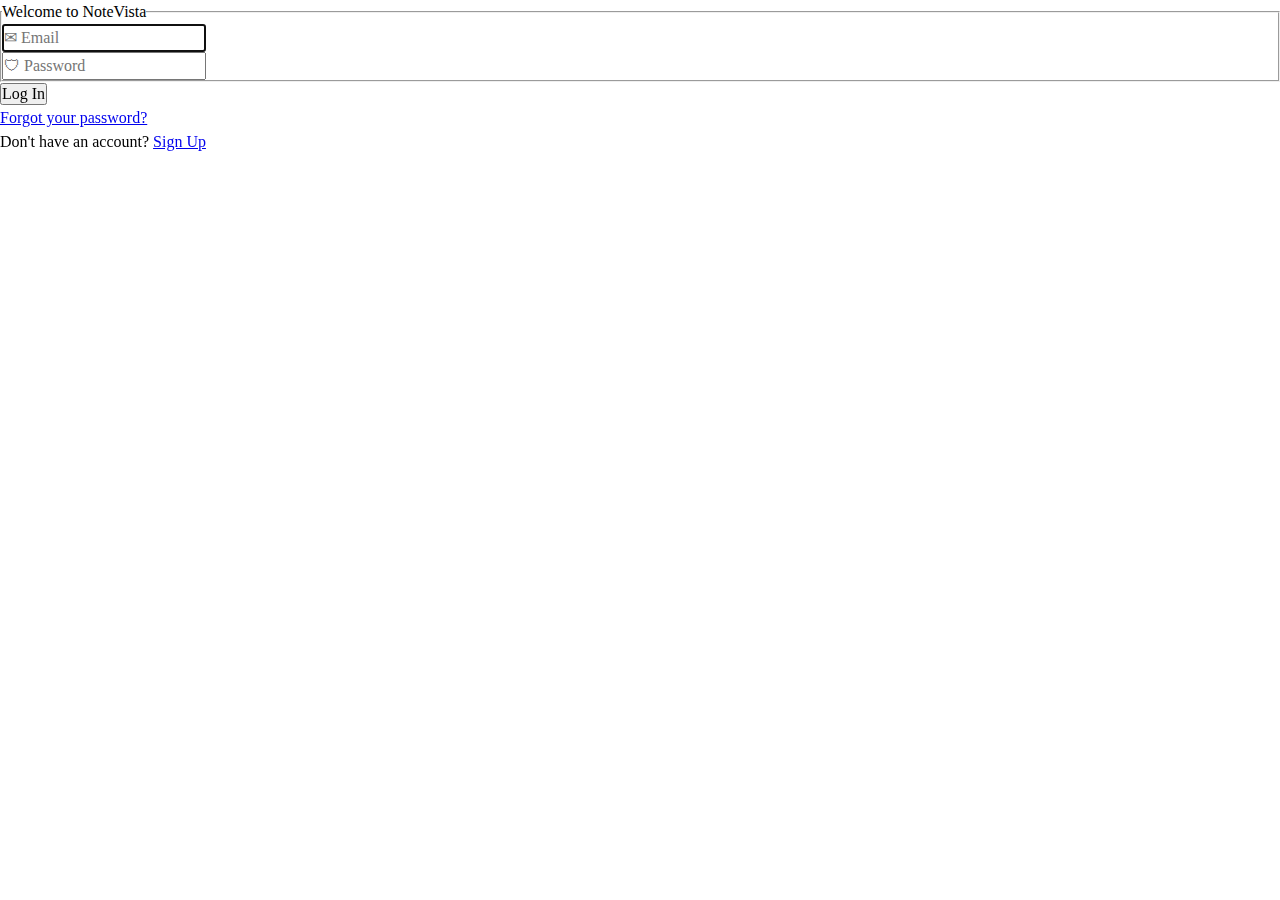
==== login.html @ 667472b8 "Marked up the file with HTML The HTMLfile is completed. I will style it with CSS next" ====
<!DOCTYPE html>
<html lang="en">

<head>
    <meta charset="UTF-8">

    <meta name="author" content="Inioluwa Badairo & Morakinyo Ifeoluwa">
    <meta name="description" content="A note app to create, read, update, and delete notes effortlessly.">
    <meta name="viewport" content="width=device-width, initial-scale=1.0">
    <!-- <meta name="color-scheme" content="dark"> -->
    <link rel="stylesheet" href="https://cdnjs.cloudflare.com/ajax/libs/font-awesome/6.1.2/css/all.min.css"
        integrity="sha512-1sCRPdkRXhBV2PBLUdRb4tMg1w2YPf37qatUFeS7zlBy7jJI8Lf4VHwWfZZfpXtYSLy85pkm9GaYVYMfw5BC1A=="
        crossorigin="anonymous" referrerpolicy="no-referrer">
    <link rel="stylesheet" href="style.css">
    <title>Log In</title>
</head>

<body>

    <main>
        <section class="form-container">
            <form id="login-form" autocomplete="on">
                <fieldset>
                    <legend>
                        <h1 class="heading">Welcome to NoteVista</h1>
                    </legend>
                    <div class="input-container">
                        <input type="email" id="email" placeholder="✉ Email" name="email" required autofocus>
                        <label for="email"></label>
                    </div>
                    <div class="input-container">
                        <input type="text" id="password" placeholder="🛡 Password" autocomplete="off" name="password"
                            required>
                        <label for="password"></label>
                    </div>
                </fieldset>

                <input type="submit" value="Log In" class="btn" name="commit" id="login-btn">

                <p id="forgot-password">
                    <a href="reset.html" class="forgot-password">Forgot your password?</a>
                </p>
                <p class="signup">
                    Don't have an account? <a href="signup.html">Sign Up</a>
                </p>
            </form>
        </section>
    </main>

</body>

</html>
---- style.css ----
@import url("https://fonts.googleapis.com/css2?family=Bitter:ital,wght@0,300;0,400;0,500;0,600;0,700;0,800;1,400;1,500;1,600;1,700;1,800&display=swap");

:root {
  --clr-accent-500: hsl(12, 60%, 45%);
  --clr-accent-400: hsl(12, 88%, 59%);
  --clr-accent-300: hsl(12, 88%, 75%);
  --clr-accent-100: hsl(13, 100%, 96%);

  --clr-primary-400: hsl(228, 39%, 23%);

  --clr-neutral-900: hsl(232, 12%, 13%);
  --clr-neutral-200: hsl(0 0% 97%);
  --clr-neutral-100: hsl(0 0% 100%);

  --ff-primary: "Bitter", serif;

  --ff-body: var(--ff-primary);
  --ff-heading: var(--ff-primary);

  --fw-regular: 400;
  --fw-semi-bold: 500;
  --fw-bold: 700;

  --fs-300: 0.8125rem;
  --fs-400: 0.875rem;
  --fs-500: 0.9375rem;
  --fs-600: 1rem;
  --fs-700: 1.875rem;
  --fs-800: 2.5rem;
  --fs-900: 3.5rem;

  --fs-body: var(--fs-400);
  --fs-primary-heading: var(--fs-800);
  --fs-secondary-heading: var(--fs-700);
  --fs-nav: var(--fs-500);
  --fs-button: var(--fs-300);

  --size-100: 0.25rem;
  --size-200: 0.5rem;
  --size-300: 0.75rem;
  --size-400: 1rem;
  --size-500: 1.5rem;
  --size-600: 2rem;
  --size-700: 3rem;
  --size-800: 4rem;
  --size-900: 5rem;
}

@media (min-width: 50em) {
  :root {
    --fs-body: var(--fs-500);
    --fs-primary-heading: var(--fs-900);
    --fs-secondary-heading: var(--fs-800);

    --fs-nav: var(--fs-300);
  }
}

/* Box sizing rules */
*,
*::before,
*::after {
  box-sizing: border-box;
}

/* Remove default margin */
* {
  margin: 0;
  padding: 0;
  font: inherit;
}

/* Remove list styles on ul, ol elements with a list role, which suggests default styling will be removed */
ul[role="list"],
ol[role="list"] {
  list-style: none;
}

/* Set core root defaults */
html:focus-within {
  scroll-behavior: smooth;
}

html,
body {
  height: 100%;
}

/* Set core body defaults */
body {
  text-rendering: optimizeSpeed;
  line-height: 1.5;
}

/* A elements that don't have a class get default styles */
a:not([class]) {
  text-decoration-skip-ink: auto;
}

/* Make images easier to work with */
img,
picture,
svg {
  max-width: 100%;
  display: block;
}
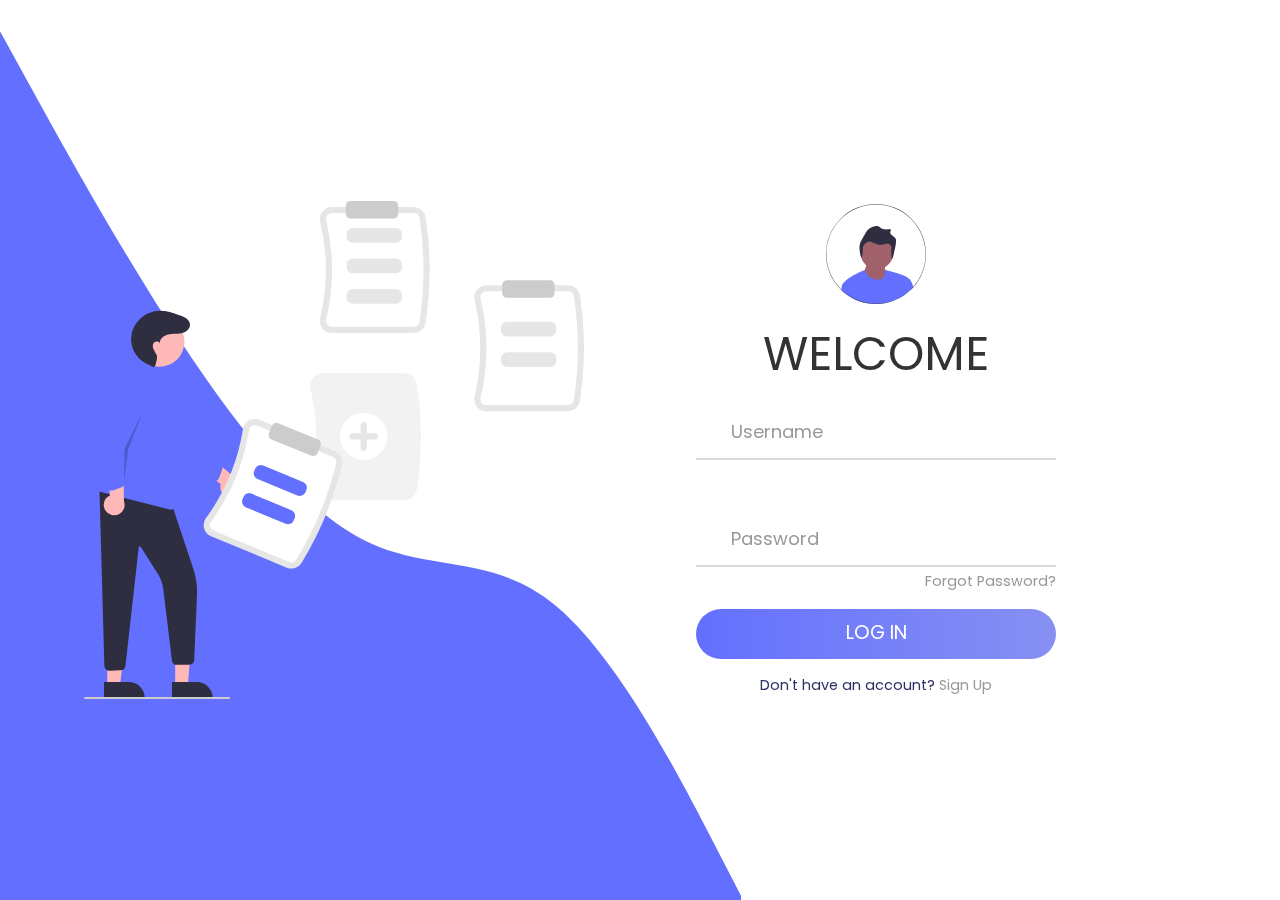
==== commit 271ccb67: "Updated the html also" ====
--- a/login.html
+++ b/login.html
@@ -3,7 +3,6 @@
 
 <head>
     <meta charset="UTF-8">
-
     <meta name="author" content="Inioluwa Badairo & Morakinyo Ifeoluwa">
     <meta name="description" content="A note app to create, read, update, and delete notes effortlessly.">
     <meta name="viewport" content="width=device-width, initial-scale=1.0">
@@ -16,37 +15,45 @@
 </head>
 
 <body>
-
-    <main>
-        <section class="form-container">
-            <form id="login-form" autocomplete="on">
-                <fieldset>
-                    <legend>
-                        <h1 class="heading">Welcome to NoteVista</h1>
-                    </legend>
-                    <div class="input-container">
-                        <input type="email" id="email" placeholder="✉ Email" name="email" required autofocus>
-                        <label for="email"></label>
+    <img src="Images/img/wave-haikei.svg" class="wave" alt="wave">
+    <div class="container">
+        <div class="img">
+            <img src="Images/img/undraw_add_notes_re_ln36.svg" alt="notes">
+        </div>
+        <div class="login-content">
+            <form>
+                <img src="Images/img/undraw_pic_profile_re_7g2h.svg" alt="profile-picture">
+                <h2 class="title">Welcome</h2>
+                <div class="input-div one">
+                    <div class="i">
+                        <i class="fas fa-user"></i>
                     </div>
-                    <div class="input-container">
-                        <input type="text" id="password" placeholder="🛡 Password" autocomplete="off" name="password"
-                            required>
+                    <div class="div">
+                        <input type="text" class="input" id="username" name="username" autocomplete="on"
+                            placeholder="Username">
+                        <label for="username"></label>
+                    </div>
+                </div>
+                <div class="input-div pass">
+                    <div class="i">
+                        <i class="fas fa-lock"></i>
+                    </div>
+                    <div class="div">
+                        <input type="password" class="input" id="password" name="password" autocomplete="off"
+                            placeholder="Password">
                         <label for="password"></label>
                     </div>
-                </fieldset>
-
-                <input type="submit" value="Log In" class="btn" name="commit" id="login-btn">
-
-                <p id="forgot-password">
-                    <a href="reset.html" class="forgot-password">Forgot your password?</a>
-                </p>
-                <p class="signup">
+                </div>
+                <a href="reset.html">Forgot Password?</a>
+                <input type="submit" id="btn" class="btn" value="Log In">
+                <p class="text">
                     Don't have an account? <a href="signup.html">Sign Up</a>
                 </p>
+
             </form>
-        </section>
-    </main>
-
+        </div>
+    </div>
+    <script src="main.js"></script>
 </body>
 
 </html>--- a/style.css
+++ b/style.css
@@ -1,106 +1,286 @@
-@import url("https://fonts.googleapis.com/css2?family=Bitter:ital,wght@0,300;0,400;0,500;0,600;0,700;0,800;1,400;1,500;1,600;1,700;1,800&display=swap");
+@import url('https://fonts.googleapis.com/css2?family=Poppins:wght@600&display=swap');
 
 :root {
-  --clr-accent-500: hsl(12, 60%, 45%);
-  --clr-accent-400: hsl(12, 88%, 59%);
-  --clr-accent-300: hsl(12, 88%, 75%);
-  --clr-accent-100: hsl(13, 100%, 96%);
-
-  --clr-primary-400: hsl(228, 39%, 23%);
-
-  --clr-neutral-900: hsl(232, 12%, 13%);
-  --clr-neutral-200: hsl(0 0% 97%);
-  --clr-neutral-100: hsl(0 0% 100%);
-
-  --ff-primary: "Bitter", serif;
-
-  --ff-body: var(--ff-primary);
-  --ff-heading: var(--ff-primary);
-
-  --fw-regular: 400;
-  --fw-semi-bold: 500;
-  --fw-bold: 700;
-
-  --fs-300: 0.8125rem;
-  --fs-400: 0.875rem;
-  --fs-500: 0.9375rem;
-  --fs-600: 1rem;
-  --fs-700: 1.875rem;
-  --fs-800: 2.5rem;
-  --fs-900: 3.5rem;
-
-  --fs-body: var(--fs-400);
-  --fs-primary-heading: var(--fs-800);
-  --fs-secondary-heading: var(--fs-700);
-  --fs-nav: var(--fs-500);
-  --fs-button: var(--fs-300);
-
-  --size-100: 0.25rem;
-  --size-200: 0.5rem;
-  --size-300: 0.75rem;
-  --size-400: 1rem;
-  --size-500: 1.5rem;
-  --size-600: 2rem;
-  --size-700: 3rem;
-  --size-800: 4rem;
-  --size-900: 5rem;
-}
-
-@media (min-width: 50em) {
-  :root {
-    --fs-body: var(--fs-500);
-    --fs-primary-heading: var(--fs-900);
-    --fs-secondary-heading: var(--fs-800);
-
-    --fs-nav: var(--fs-300);
-  }
+    --primary-blue-clr: #6370ff;
 }
 
 /* Box sizing rules */
 *,
 *::before,
 *::after {
-  box-sizing: border-box;
+    box-sizing: border-box;
 }
 
 /* Remove default margin */
 * {
-  margin: 0;
-  padding: 0;
-  font: inherit;
-}
-
-/* Remove list styles on ul, ol elements with a list role, which suggests default styling will be removed */
+    margin: 0;
+    padding: 0;
+    font: inherit;
+}
+
+/* Remove list styles on  ul, ol elements with a list role, which suggests default styling will be removed */
 ul[role="list"],
 ol[role="list"] {
-  list-style: none;
+    list-style: none;
 }
 
 /* Set core root defaults */
 html:focus-within {
-  scroll-behavior: smooth;
+    scroll-behavior: smooth;
 }
 
 html,
 body {
-  height: 100%;
+    height: 100%;
+    font-family: 'Poppins', sans-serif;
 }
 
 /* Set core body defaults */
 body {
-  text-rendering: optimizeSpeed;
-  line-height: 1.5;
+    text-rendering: optimizeSpeed;
+    line-height: 1.5;
+    overflow: hidden;
+    background-image: url(Images/bg-pattern-desktop.svg);
 }
 
 /* A elements that don't have a class get default styles */
 a:not([class]) {
-  text-decoration-skip-ink: auto;
+    text-decoration-skip-ink: auto;
 }
 
 /* Make images easier to work with */
 img,
 picture,
 svg {
-  max-width: 100%;
-  display: block;
-}
+    max-width: 100%;
+    display: block;
+}
+
+/* styles */
+.wave {
+    position: fixed;
+    bottom: 0;
+    left: 0;
+    height: 100%;
+    z-index: -1;
+}
+
+.container {
+    width: 100vw;
+    height: 100vh;
+    display: grid;
+    grid-template-columns: repeat(2, 1fr);
+    grid-gap: 7rem;
+    padding: 0 2rem;
+}
+
+.img {
+    display: flex;
+    justify-content: flex-end;
+    align-items: center;
+}
+
+.login-content {
+    display: flex;
+    justify-content: flex-start;
+    align-items: center;
+    text-align: center;
+}
+
+.img img {
+    width: 500px;
+}
+
+form {
+    width: 360px;
+    display: flex;
+    flex-direction: column;
+}
+
+
+
+.login-content img {
+    height: 100px;
+}
+
+.login-content h2 {
+    margin: 15px 0;
+    color: #333;
+    text-transform: uppercase;
+    font-size: 2.9rem;
+}
+
+.login-content .input-div {
+    position: relative;
+    display: grid;
+    grid-template-columns: 7% 93%;
+    margin: 25px 0;
+    padding: 5px 0;
+    border-bottom: 2px solid #d9d9d9;
+}
+
+.login-content .input-div.one {
+    margin-top: 0;
+}
+
+.i {
+    color: #d9d9d9;
+    display: flex;
+    justify-content: center;
+    align-items: center;
+}
+
+.i i {
+    transition: .3s;
+}
+
+.input-div>div {
+    position: relative;
+    height: 45px;
+}
+
+.input-div>div>::placeholder {
+    position: absolute;
+    left: 10px;
+    top: 50%;
+    transform: translateY(-50%);
+    color: #999;
+    font-size: 18px;
+    transition: .3s;
+}
+
+.input-div:before,
+.input-div:after {
+    content: '';
+    position: absolute;
+    bottom: -2px;
+    width: 0%;
+    height: 2px;
+    background-color: var(--primary-blue-clr);
+    transition: 0.4s;
+}
+
+.input-div:before {
+    right: 50%;
+}
+
+.input-div:after {
+    left: 50%;
+}
+
+.input-div.focus:before,
+.input-div.focus:after {
+    width: 50%;
+}
+
+.input-div.focus>div>::placeholder {
+    top: -6px;
+    font-size: 15px;
+}
+
+.input-div.focus>.i>i {
+    color: var(--primary-blue-clr);
+}
+
+.input-div>div>input {
+    position: absolute;
+    left: 0;
+    top: 0;
+    width: 100%;
+    height: 100%;
+    border: none;
+    outline: none;
+    background: none;
+    padding: 0.5rem 0.7rem;
+    font-size: 1.2rem;
+    color: #555;
+    font-family: 'poppins', sans-serif;
+}
+
+.input-div.pass {
+    margin-bottom: 4px;
+}
+
+a {
+    /* display: block; */
+    text-align: right;
+    text-decoration: none;
+    color: #999;
+    font-size: 0.9rem;
+    transition: .3s;
+}
+
+.text a {
+    display: inline;
+}
+
+.text {
+    font-size: 0.9em;
+    color: #2c3063
+}
+
+a:hover {
+    color: var(--primary-blue-clr);
+}
+
+.btn {
+    display: block;
+    width: 100%;
+    height: 50px;
+    border-radius: 25px;
+    outline: none;
+    border: none;
+    background-image: linear-gradient(to right, #6370ff, #8790f2, #8992f0);
+    background-size: 200%;
+    font-size: 1.2rem;
+    color: #fff;
+    font-family: 'Poppins', sans-serif;
+    text-transform: uppercase;
+    margin: 1rem 0;
+    cursor: pointer;
+    transition: .5s;
+}
+
+.btn:hover {
+    background-position: right;
+}
+
+
+@media screen and (max-width: 1050px) {
+    .container {
+        grid-gap: 5rem;
+    }
+}
+
+@media screen and (max-width: 1000px) {
+    form {
+        width: 290px;
+    }
+
+    .login-content h2 {
+        font-size: 2.4rem;
+        margin: 8px 0;
+    }
+
+    .img img {
+        width: 400px;
+    }
+}
+
+@media screen and (max-width: 900px) {
+    .container {
+        grid-template-columns: 1fr;
+    }
+
+    .img {
+        display: none;
+    }
+
+    .wave {
+        display: none;
+    }
+
+    .login-content {
+        justify-content: center;
+    }
+}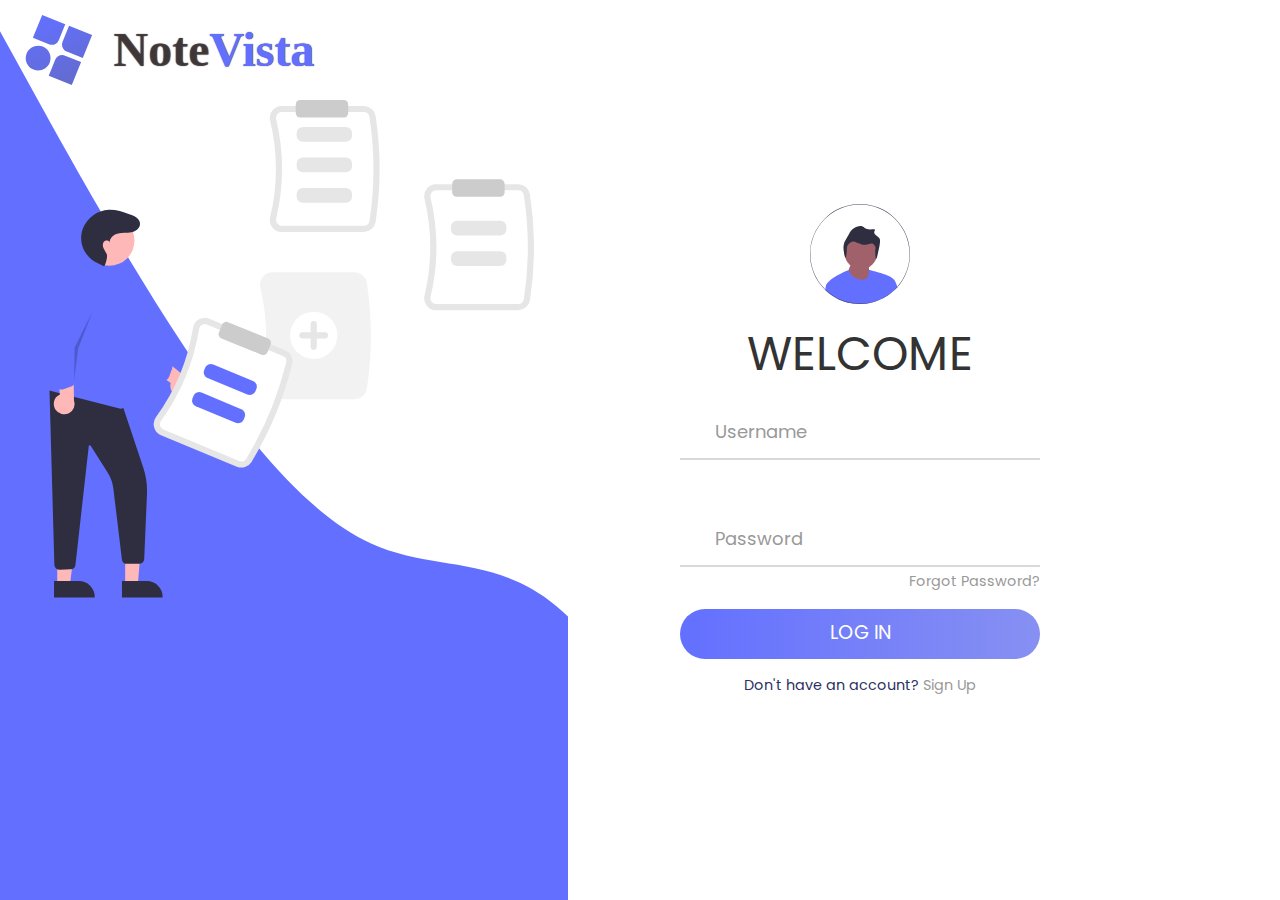
==== commit 10516be2: "Fixed a few thingss" ====
--- a/login.html
+++ b/login.html
@@ -11,18 +11,22 @@
         integrity="sha512-1sCRPdkRXhBV2PBLUdRb4tMg1w2YPf37qatUFeS7zlBy7jJI8Lf4VHwWfZZfpXtYSLy85pkm9GaYVYMfw5BC1A=="
         crossorigin="anonymous" referrerpolicy="no-referrer">
     <link rel="stylesheet" href="style.css">
+    <link rel="shortcut icon" href="img/bg-pattern-intro-mobile.svg" type="image/x-icon">
     <title>Log In</title>
 </head>
 
 <body>
-    <img src="Images/img/wave-haikei.svg" class="wave" alt="wave">
     <div class="container">
         <div class="img">
-            <img src="Images/img/undraw_add_notes_re_ln36.svg" alt="notes">
+            <div class="logo-wrapper">
+                <img src="img/bg-pattern-intro-mobile.svg" alt="logo" class="logo" width="250" height="100">
+                <p class="logo-text">Note<span>Vista</span> </p>
+            </div>
+            <img src="img/undraw_add_notes_re_ln36.svg" alt="notes">
         </div>
         <div class="login-content">
             <form>
-                <img src="Images/img/undraw_pic_profile_re_7g2h.svg" alt="profile-picture">
+                <img src="img/undraw_pic_profile_re_7g2h.svg" alt="profile-picture">
                 <h2 class="title">Welcome</h2>
                 <div class="input-div one">
                     <div class="i">
--- a/style.css
+++ b/style.css
@@ -16,6 +16,7 @@
     margin: 0;
     padding: 0;
     font: inherit;
+
 }
 
 /* Remove list styles on  ul, ol elements with a list role, which suggests default styling will be removed */
@@ -40,6 +41,7 @@
     text-rendering: optimizeSpeed;
     line-height: 1.5;
     overflow: hidden;
+    /* background-color: rgb(143, 143, 228); */
     background-image: url(Images/bg-pattern-desktop.svg);
 }
 
@@ -71,13 +73,34 @@
     display: grid;
     grid-template-columns: repeat(2, 1fr);
     grid-gap: 7rem;
-    padding: 0 2rem;
+    padding: 0 2rem 0 0;
 }
 
 .img {
     display: flex;
-    justify-content: flex-end;
+    flex-direction: column;
     align-items: center;
+    background-image: url(img/wave-haikei.svg);
+    background-size: cover;
+}
+
+.logo-wrapper {
+    display: grid;
+    grid-template-columns: 1fr 4fr;
+    justify-content: left;
+    align-items: center;
+}
+
+.logo-text {
+    font-size: 3em;
+    font-weight: bold;
+    font-family: cursive;
+    color: #463a3aae;
+    text-shadow: 0 0 1px #333;
+}
+
+span {
+    color: #6370ff;
 }
 
 .login-content {
@@ -96,7 +119,6 @@
     display: flex;
     flex-direction: column;
 }
-
 
 
 .login-content img {
@@ -283,4 +305,8 @@
     .login-content {
         justify-content: center;
     }
+
+    .logo-wrapper {
+        display: grid;
+    }
 }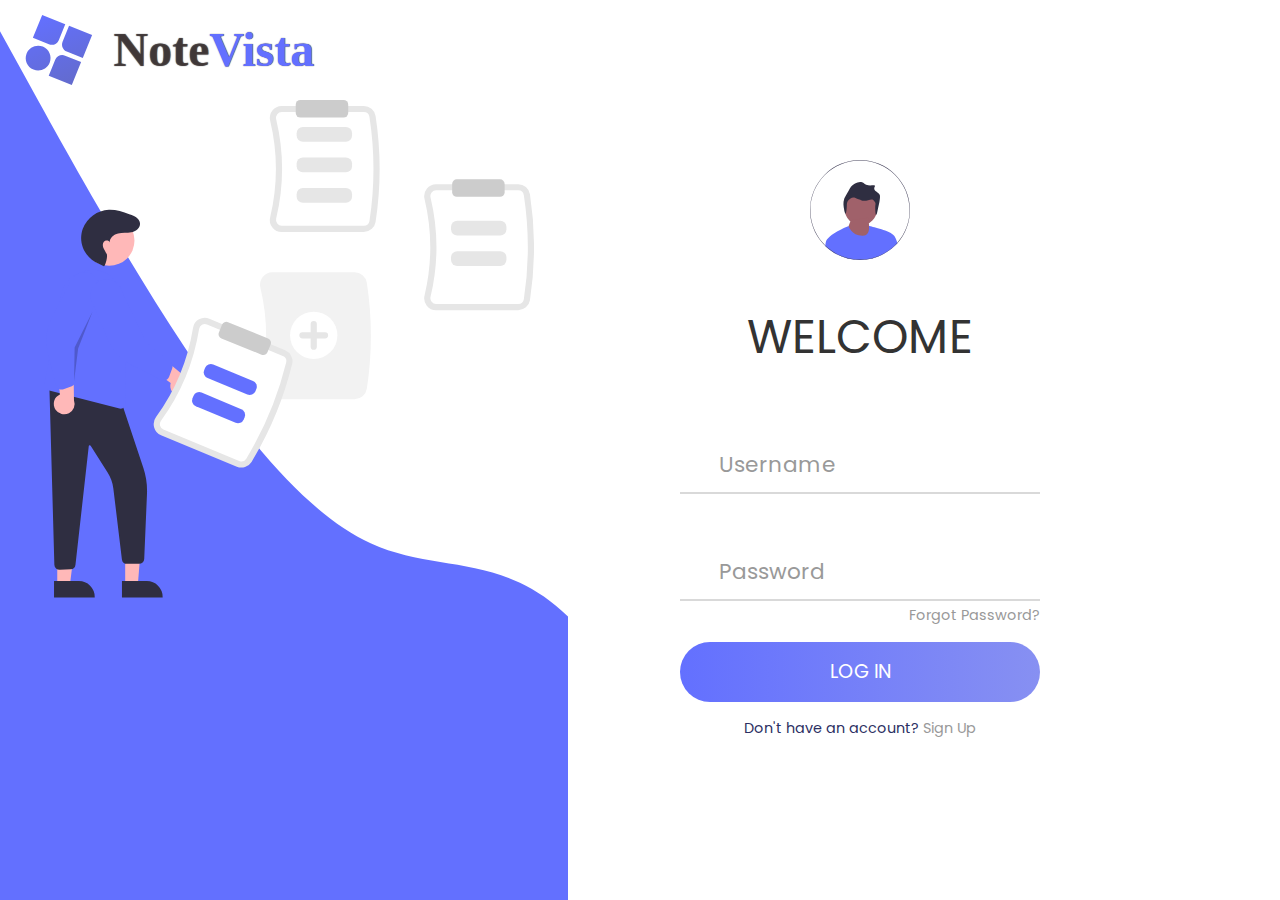
==== commit 7c56c136: "Styled the home page and made it responsive" ====
--- a/login.html
+++ b/login.html
@@ -25,7 +25,7 @@
             <img src="img/undraw_add_notes_re_ln36.svg" alt="notes">
         </div>
         <div class="login-content">
-            <form>
+            <form action="home.html">
                 <img src="img/undraw_pic_profile_re_7g2h.svg" alt="profile-picture">
                 <h2 class="title">Welcome</h2>
                 <div class="input-div one">
--- a/style.css
+++ b/style.css
@@ -40,9 +40,7 @@
 body {
     text-rendering: optimizeSpeed;
     line-height: 1.5;
-    overflow: hidden;
-    /* background-color: rgb(143, 143, 228); */
-    background-image: url(Images/bg-pattern-desktop.svg);
+    background-image: url(Img/bg-pattern-desktop.svg);
 }
 
 /* A elements that don't have a class get default styles */
@@ -65,6 +63,7 @@
     left: 0;
     height: 100%;
     z-index: -1;
+
 }
 
 .container {
@@ -74,6 +73,7 @@
     grid-template-columns: repeat(2, 1fr);
     grid-gap: 7rem;
     padding: 0 2rem 0 0;
+
 }
 
 .img {
@@ -82,6 +82,7 @@
     align-items: center;
     background-image: url(img/wave-haikei.svg);
     background-size: cover;
+
 }
 
 .logo-wrapper {
@@ -111,22 +112,22 @@
 }
 
 .img img {
-    width: 500px;
+    width: 31.25em;
 }
 
 form {
-    width: 360px;
+    width: 22.5em;
     display: flex;
     flex-direction: column;
 }
 
 
 .login-content img {
-    height: 100px;
+    height: 6.25em;
 }
 
 .login-content h2 {
-    margin: 15px 0;
+    margin: 0.9em 0;
     color: #333;
     text-transform: uppercase;
     font-size: 2.9rem;
@@ -136,8 +137,8 @@
     position: relative;
     display: grid;
     grid-template-columns: 7% 93%;
-    margin: 25px 0;
-    padding: 5px 0;
+    margin: 1.5625em 0;
+    padding: 0.3125em 0;
     border-bottom: 2px solid #d9d9d9;
 }
 
@@ -158,16 +159,16 @@
 
 .input-div>div {
     position: relative;
-    height: 45px;
+    height: 2.8125em;
 }
 
 .input-div>div>::placeholder {
     position: absolute;
-    left: 10px;
+    left: 0.625em;
     top: 50%;
     transform: translateY(-50%);
     color: #999;
-    font-size: 18px;
+    font-size: 1.125em;
     transition: .3s;
 }
 
@@ -197,7 +198,7 @@
 
 .input-div.focus>div>::placeholder {
     top: -6px;
-    font-size: 15px;
+    font-size: 0.9375em;
 }
 
 .input-div.focus>.i>i {
@@ -220,11 +221,10 @@
 }
 
 .input-div.pass {
-    margin-bottom: 4px;
+    margin-bottom: 0.25em;
 }
 
 a {
-    /* display: block; */
     text-align: right;
     text-decoration: none;
     color: #999;
@@ -238,7 +238,7 @@
 
 .text {
     font-size: 0.9em;
-    color: #2c3063
+    color: #2c3063;
 }
 
 a:hover {
@@ -248,8 +248,8 @@
 .btn {
     display: block;
     width: 100%;
-    height: 50px;
-    border-radius: 25px;
+    height: 3.125em;
+    border-radius: 1.5625em;
     outline: none;
     border: none;
     background-image: linear-gradient(to right, #6370ff, #8790f2, #8992f0);
@@ -268,45 +268,259 @@
 }
 
 
-@media screen and (max-width: 1050px) {
+@media screen and (max-width: 65.625em) {
     .container {
         grid-gap: 5rem;
     }
-}
-
-@media screen and (max-width: 1000px) {
+
+}
+
+@media screen and (max-width: 62.5em) {
     form {
-        width: 290px;
+        width: 18.125em;
     }
 
     .login-content h2 {
         font-size: 2.4rem;
-        margin: 8px 0;
+        margin: 0.5em 0;
     }
 
     .img img {
-        width: 400px;
-    }
-}
-
-@media screen and (max-width: 900px) {
+        width: 25em;
+    }
+}
+
+@media screen and (max-width: 56.25em) {
     .container {
         grid-template-columns: 1fr;
+        grid-gap: 1rem;
+    }
+
+    .img img {
+        display: none;
     }
 
     .img {
-        display: none;
-    }
-
-    .wave {
-        display: none;
+        background-image: none;
     }
 
     .login-content {
         justify-content: center;
-    }
-
-    .logo-wrapper {
-        display: grid;
-    }
-}+
+    }
+
+    .logo-wrapper .logo-text {
+        grid-column: 3/4;
+    }
+
+}
+
+/* Home page styles */
+
+/* utility classes */
+.placeholder-text::placeholder {
+    color: #333;
+    font-family: cursive;
+    font-weight: bold;
+
+}
+
+
+/* Header style */
+.header {
+    display: grid;
+    grid-template-columns: repeat(3, 1fr);
+    grid-gap: 4em;
+    justify-content: center;
+    align-items: center;
+    position: sticky;
+    top: 0;
+    border-radius: 0 0.5em 0.5em;
+    background-color: white;
+}
+
+.header .logo-text {
+    font-size: 2em;
+    transition: 0.4s;
+}
+
+.header .logo {
+    max-height: 3em;
+    transition: 0.4s;
+}
+
+.search {
+    border-radius: 0.5em;
+    border: none;
+    height: 2.1em;
+    padding: 0.5em;
+    background-color: #f1f3f4;
+    transition: 0.4s;
+    font-family: cursive;
+    background-color: #ffffff;
+    box-shadow: 1px 1px 7px #33333349;
+}
+
+
+.search:focus {
+    outline: 2px solid var(--primary-blue-clr);
+}
+
+.profile {
+    text-align: center;
+    color: #333;
+}
+
+.profile a {
+    text-align: center;
+    color: #333;
+}
+
+.nav-links i {
+    color: var(--primary-blue-clr);
+}
+
+.nav-ul {
+    list-style-type: none;
+    display: flex;
+    flex-direction: row;
+    justify-content: space-around;
+}
+
+/* Add note style */
+
+.home-container {
+    display: grid;
+    grid-template-columns: 1fr 2fr;
+    grid-template-rows: 1fr;
+}
+
+.note-container {
+    grid-column: 2/4;
+}
+
+.home-container img {
+    margin-top: 12.3em;
+    grid-column: 1/2;
+}
+
+
+.add-note-wrapper {
+    max-width: min(37.5em, 100% - 1rem * 3);
+    margin: 1.5em auto;
+}
+
+.add-box {
+    width: 100%;
+    height: 2.5em;
+    padding: 1em;
+    border-radius: 0.5em;
+    border: none;
+    background-color: #ffffff;
+    box-shadow: 1px 1px 7px #33333349;
+    transition: 0.4s;
+    font-family: cursive;
+
+}
+
+.add-box:focus {
+    outline: 2px solid var(--primary-blue-clr);
+}
+
+/* Notes*/
+.notes {
+    max-width: min(75em, 100% - 1rem * 3);
+    margin: auto;
+    gap: 1em;
+    display: flex;
+    flex-wrap: wrap;
+}
+
+.notes li {
+    background-image: linear-gradient(to right, #6370ff, #8790f2, #8992f0);
+    flex: 1 1 calc(33.33% - 20px);
+    padding: 1em;
+    border-radius: 0.5em;
+    list-style: none;
+    box-shadow: 0 1px 6px #333;
+    transition: .3s;
+    border-top: 2px solid white;
+    font-family: cursive;
+    font-weight: bold;
+}
+
+.notes li:hover {
+    background-image: linear-gradient(to right, var(--primary-blue-clr), #6771dc96);
+    transform: translateY(-3%);
+    transition-property: background-image, transform;
+    transition-duration: .3s, .3s;
+    transition-delay: 0.5s, 0s;
+    transition-timing-function: ease-out;
+}
+
+.title {
+    min-height: 2em;
+    font-size: 1.3em;
+    color: black;
+}
+
+.content {
+    min-height: 10em;
+    color: #333;
+}
+
+.menu-x-date {
+    display: flex;
+    justify-content: space-between;
+    border-top: 2px solid white;
+    padding-top: 1em;
+}
+
+.notes i:hover,
+.notes i:focus {
+    color: rgb(9, 9, 195);
+    transition: 0.3s;
+}
+
+.hamburger-menu {
+    display: none;
+}
+
+@media screen and (max-width:70.35em) {
+    .home-container {
+        display: block;
+    }
+
+    .home-container img {
+        display: none;
+    }
+}
+
+@media screen and (max-width:56.25em) {
+    .notes {
+        flex-direction: column;
+    }
+
+    .hamburger-menu {
+        display: block;
+    }
+
+    .nav-links,
+    .logo,
+    .search {
+        display: none;
+    }
+
+    .header {
+        display: flex;
+        justify-content: space-between;
+        padding: 1em;
+    }
+
+    .menu-x-date {
+        justify-content: space-evenly;
+    }
+
+}
+
+/* Pop up styles */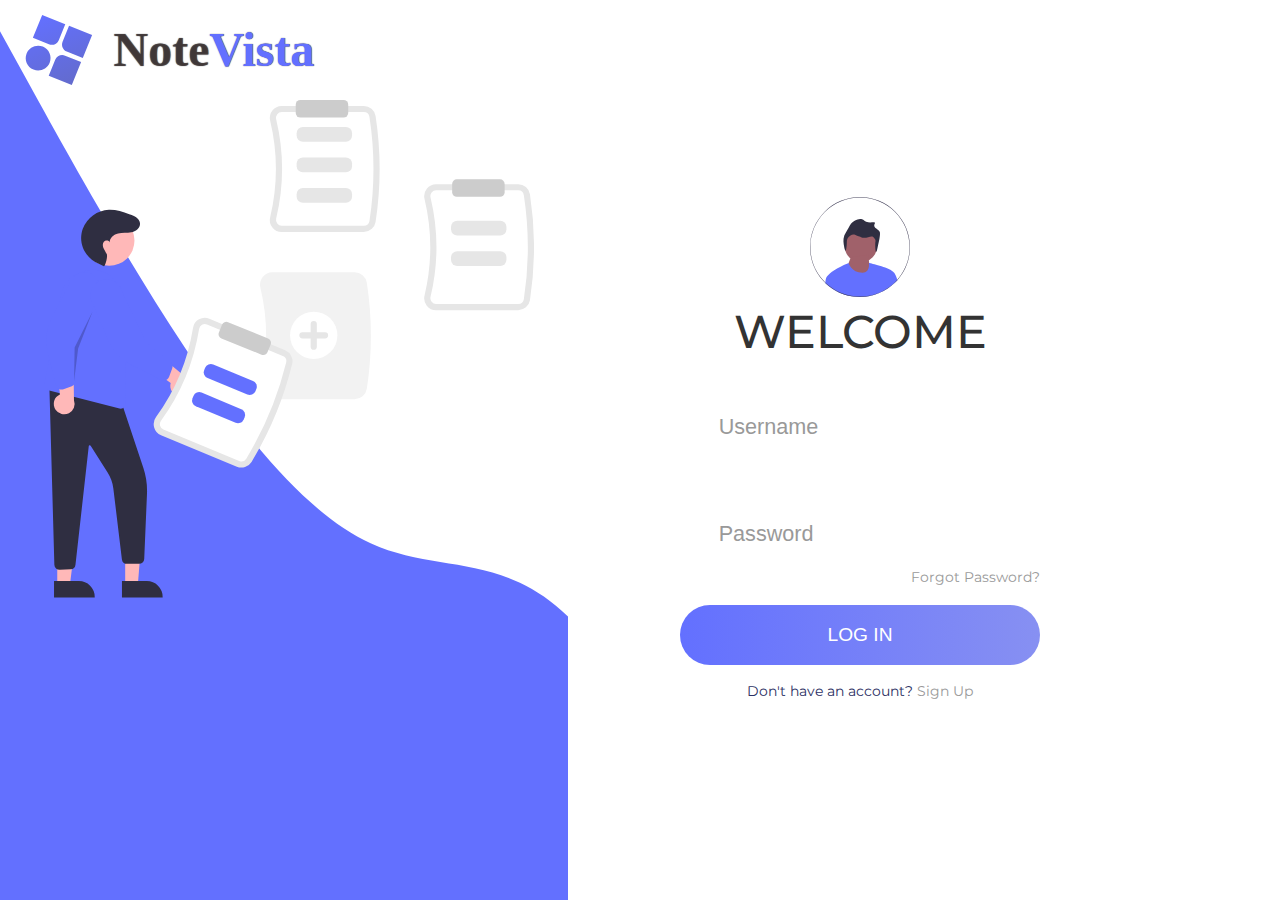
==== commit 3612ae9c: "Finally completed the Frontend of this project. My friend Morakinyo Ifeoluwa will work on the Backen" ====
--- a/login.html
+++ b/login.html
@@ -6,7 +6,6 @@
     <meta name="author" content="Inioluwa Badairo & Morakinyo Ifeoluwa">
     <meta name="description" content="A note app to create, read, update, and delete notes effortlessly.">
     <meta name="viewport" content="width=device-width, initial-scale=1.0">
-    <!-- <meta name="color-scheme" content="dark"> -->
     <link rel="stylesheet" href="https://cdnjs.cloudflare.com/ajax/libs/font-awesome/6.1.2/css/all.min.css"
         integrity="sha512-1sCRPdkRXhBV2PBLUdRb4tMg1w2YPf37qatUFeS7zlBy7jJI8Lf4VHwWfZZfpXtYSLy85pkm9GaYVYMfw5BC1A=="
         crossorigin="anonymous" referrerpolicy="no-referrer">
--- a/style.css
+++ b/style.css
@@ -1,7 +1,8 @@
-@import url('https://fonts.googleapis.com/css2?family=Poppins:wght@600&display=swap');
+@import url('https://fonts.googleapis.com/css2?family=Montserrat:wght@400;500&display=swap');
 
 :root {
     --primary-blue-clr: #6370ff;
+    --white-clr: white;
 }
 
 /* Box sizing rules */
@@ -13,9 +14,9 @@
 
 /* Remove default margin */
 * {
+    font: inherit;
     margin: 0;
     padding: 0;
-    font: inherit;
 
 }
 
@@ -33,14 +34,14 @@
 html,
 body {
     height: 100%;
-    font-family: 'Poppins', sans-serif;
 }
 
 /* Set core body defaults */
 body {
+    background-image: url(Img/bg-pattern-desktop.svg);
+    font-family: 'Montserrat', sans-serif;
+    line-height: 1.5;
     text-rendering: optimizeSpeed;
-    line-height: 1.5;
-    background-image: url(Img/bg-pattern-desktop.svg);
 }
 
 /* A elements that don't have a class get default styles */
@@ -52,51 +53,54 @@
 img,
 picture,
 svg {
+    display: block;
     max-width: 100%;
-    display: block;
 }
 
 /* styles */
+
+::selection {
+    background-color: var(--primary-blue-clr);
+    color: var(--white-clr);
+}
+
 .wave {
+    bottom: 0;
+    height: 100%;
+    left: 0;
     position: fixed;
-    bottom: 0;
-    left: 0;
-    height: 100%;
     z-index: -1;
-
 }
 
 .container {
+    display: grid;
+    grid-gap: 7rem;
+    grid-template-columns: repeat(2, 1fr);
+    height: 100vh;
+    padding: 0 2rem 0 0;
     width: 100vw;
-    height: 100vh;
-    display: grid;
-    grid-template-columns: repeat(2, 1fr);
-    grid-gap: 7rem;
-    padding: 0 2rem 0 0;
-
 }
 
 .img {
-    display: flex;
-    flex-direction: column;
     align-items: center;
     background-image: url(img/wave-haikei.svg);
     background-size: cover;
-
+    display: flex;
+    flex-direction: column;
 }
 
 .logo-wrapper {
+    align-items: center;
     display: grid;
     grid-template-columns: 1fr 4fr;
     justify-content: left;
-    align-items: center;
 }
 
 .logo-text {
+    color: #463a3aae;
+    font-family: cursive;
     font-size: 3em;
     font-weight: bold;
-    font-family: cursive;
-    color: #463a3aae;
     text-shadow: 0 0 1px #333;
 }
 
@@ -105,9 +109,9 @@
 }
 
 .login-content {
+    align-items: center;
     display: flex;
     justify-content: flex-start;
-    align-items: center;
     text-align: center;
 }
 
@@ -116,9 +120,9 @@
 }
 
 form {
+    display: flex;
+    flex-direction: column;
     width: 22.5em;
-    display: flex;
-    flex-direction: column;
 }
 
 
@@ -127,19 +131,18 @@
 }
 
 .login-content h2 {
-    margin: 0.9em 0;
     color: #333;
+    font-size: 2.9rem;
     text-transform: uppercase;
-    font-size: 2.9rem;
 }
 
 .login-content .input-div {
-    position: relative;
+    border-bottom: 2px solid var(--white-clr);
     display: grid;
     grid-template-columns: 7% 93%;
     margin: 1.5625em 0;
     padding: 0.3125em 0;
-    border-bottom: 2px solid #d9d9d9;
+    position: relative;
 }
 
 .login-content .input-div.one {
@@ -147,10 +150,10 @@
 }
 
 .i {
-    color: #d9d9d9;
+    align-items: center;
+    color: var(--white-clr);
     display: flex;
     justify-content: center;
-    align-items: center;
 }
 
 .i i {
@@ -158,29 +161,29 @@
 }
 
 .input-div>div {
+    height: 2.8125em;
     position: relative;
-    height: 2.8125em;
 }
 
 .input-div>div>::placeholder {
-    position: absolute;
-    left: 0.625em;
-    top: 50%;
-    transform: translateY(-50%);
     color: #999;
     font-size: 1.125em;
+    left: 0.625em;
+    position: absolute;
+    top: 50%;
+    transform: translateY(-51%);
     transition: .3s;
 }
 
 .input-div:before,
 .input-div:after {
+    background-color: var(--primary-blue-clr);
+    bottom: -2px;
     content: '';
+    height: 2px;
     position: absolute;
-    bottom: -2px;
+    transition: 0.4s;
     width: 0%;
-    height: 2px;
-    background-color: var(--primary-blue-clr);
-    transition: 0.4s;
 }
 
 .input-div:before {
@@ -206,18 +209,18 @@
 }
 
 .input-div>div>input {
+    background: none;
+    border: none;
+    color: #555;
+    font-family: 'poppins', sans-serif;
+    font-size: 1.2rem;
+    height: 100%;
+    left: 0;
+    outline: none;
+    padding: 0.5rem 0.7rem;
     position: absolute;
-    left: 0;
     top: 0;
     width: 100%;
-    height: 100%;
-    border: none;
-    outline: none;
-    background: none;
-    padding: 0.5rem 0.7rem;
-    font-size: 1.2rem;
-    color: #555;
-    font-family: 'poppins', sans-serif;
 }
 
 .input-div.pass {
@@ -225,10 +228,10 @@
 }
 
 a {
+    color: #999;
+    font-size: 0.9rem;
     text-align: right;
     text-decoration: none;
-    color: #999;
-    font-size: 0.9rem;
     transition: .3s;
 }
 
@@ -237,8 +240,8 @@
 }
 
 .text {
+    color: #2c3063;
     font-size: 0.9em;
-    color: #2c3063;
 }
 
 a:hover {
@@ -246,21 +249,21 @@
 }
 
 .btn {
-    display: block;
-    width: 100%;
-    height: 3.125em;
-    border-radius: 1.5625em;
-    outline: none;
-    border: none;
     background-image: linear-gradient(to right, #6370ff, #8790f2, #8992f0);
     background-size: 200%;
+    border-radius: 1.5625em;
+    border: none;
+    color: var(--white-clr);
+    cursor: pointer;
+    display: block;
+    font-family: 'Poppins', sans-serif;
     font-size: 1.2rem;
-    color: #fff;
-    font-family: 'Poppins', sans-serif;
+    height: 3.125em;
+    margin: 1rem 0;
+    outline: none;
     text-transform: uppercase;
-    margin: 1rem 0;
-    cursor: pointer;
     transition: .5s;
+    width: 100%;
 }
 
 .btn:hover {
@@ -320,45 +323,44 @@
 /* utility classes */
 .placeholder-text::placeholder {
     color: #333;
-    font-family: cursive;
-    font-weight: bold;
-
-}
-
+    font-size: 0.9em;
+}
 
 /* Header style */
 .header {
+    align-items: center;
+    background-color: var(--white-clr);
+    border-radius: 0 0.5em 0.5em;
     display: grid;
-    grid-template-columns: repeat(3, 1fr);
     grid-gap: 4em;
-    justify-content: center;
-    align-items: center;
+    grid-template-columns: 1fr 1fr 1fr;
+    margin-right: 2em;
+    justify-content: right;
+    padding-bottom: .5em;
+    padding-top: .5em;
     position: sticky;
     top: 0;
-    border-radius: 0 0.5em 0.5em;
-    background-color: white;
 }
 
 .header .logo-text {
+    cursor: pointer;
     font-size: 2em;
-    transition: 0.4s;
 }
 
 .header .logo {
+    cursor: pointer;
     max-height: 3em;
-    transition: 0.4s;
 }
 
 .search {
+    background-color: var(--white-clr);
+    background-color: var(--white-clr);
     border-radius: 0.5em;
     border: none;
-    height: 2.1em;
+    box-shadow: 1px 1px 7px #33333349;
+    font-family: cursive;
+    height: 2.5em;
     padding: 0.5em;
-    background-color: #f1f3f4;
-    transition: 0.4s;
-    font-family: cursive;
-    background-color: #ffffff;
-    box-shadow: 1px 1px 7px #33333349;
 }
 
 
@@ -366,61 +368,230 @@
     outline: 2px solid var(--primary-blue-clr);
 }
 
-.profile {
-    text-align: center;
-    color: #333;
-}
-
-.profile a {
-    text-align: center;
-    color: #333;
-}
-
-.nav-links i {
+/* Nav menu styles */
+.flex {
+    display: flex;
+    gap: var(--gap, 2rem);
+    justify-content: right;
+}
+
+@media (min-width:56.25em) {
+    .primary-navigation a {
+        background-color: var(--primary-blue-clr);
+        border-radius: .3em;
+        color: var(--white-clr);
+        margin-bottom: 1em;
+        padding: 1em 1em 1em 0;
+    }
+
+    .primary-navigation a i {
+        padding: 1em;
+        border-radius: .3em;
+        color: var(--white-clr);
+    }
+
+    .primary-navigation a:hover {
+        background-color: #8790f5;
+        border: 1px solid var(--primary-blue-clr);
+    }
+}
+
+.profile-sub-menu-wrap {
+    max-height: 0em;
+    overflow: hidden;
+    position: absolute;
+    right: 0;
+    top: 10%;
+    transition: max-height .5s ease-out;
+    width: 20rem;
+    z-index: 100;
+}
+
+.toggle-profile-menu {
+    max-height: 400px;
+}
+
+.sub-menu {
+    background-color: var(--white-clr);
+    border-radius: 1em;
+    margin: 10px;
+    padding: 20px;
+}
+
+.user-info {
+    align-items: center;
+    display: flex;
+}
+
+.user-info h2 {
     color: var(--primary-blue-clr);
-}
-
-.nav-ul {
+    font-weight: 500;
+}
+
+.user-info img {
+    border-radius: 50%;
+    margin-right: 15px;
+    width: 60px;
+}
+
+.sub-menu hr {
+    background-color: var(--primary-blue-clr);
+    border: 0;
+    height: 1px;
+    margin: 15px 0 10px;
+    width: 100%;
+}
+
+.primary-navigation .sub-menu-link {
+    align-items: center;
+    background-color: transparent;
+    color: #525252;
+    color: var(--primary-blue-clr);
+    display: flex;
+    justify-content: space-between;
+    margin: 12px 0;
+    max-height: 1em;
+    text-decoration: none;
+}
+
+.primary-navigation .sub-menu-link:hover {
+    background-color: transparent;
+    border: 0;
+
+}
+
+.sub-menu-link p {
+    font-weight: 400;
+    margin-left: 1em;
+}
+
+.sub-menu-link span i {
+    color: var(--primary-blue-clr);
+    font-size: 22px;
+    transition: transform 0.5s;
+}
+
+.sub-menu-link:hover span {
+    transform: translateX(5px);
+}
+
+.sub-menu-link:hover p {
+    font-weight: bold;
+}
+
+.mobile-nav-toggle {
+    /* Completely removes it from the DOM */
+    display: none;
+}
+
+.sr-only {
+    display: none;
+}
+
+.primary-navigation {
     list-style-type: none;
-    display: flex;
-    flex-direction: row;
-    justify-content: space-around;
-}
-
-/* Add note style */
+    margin: 0;
+    padding: 0;
+}
+
+@media (max-width:56.25em) {
+    .header {
+        margin-right: 0;
+    }
+
+    .primary-navigation {
+        --gap: 3em;
+
+        inset: 0 0 0 30%;
+        position: fixed;
+        z-index: 1000;
+
+        flex-direction: column;
+        padding: min(30vh, 10rem) 2rem;
+
+        backdrop-filter: blur(1rem);
+        background-color: hsl(0 0% 0%, 0.5);
+
+        /* Move off the page */
+        transform: translateX(100%);
+        transition: transform 350ms ease-out;
+    }
+
+    .primary-navigation[data-visible="true"] {
+        transform: translateX(0%);
+    }
+
+    @supports(backdrop-filter: blur(1rem)) {
+        .primary-navigation {
+            background-color: hsla(0, 0%, 100%, 0.682);
+            backdrop-filter: blur(1rem)
+        }
+    }
+
+    .flex {
+        justify-content: flex-start;
+    }
+
+    .mobile-nav-toggle {
+        aspect-ratio: 1;
+        background-color: transparent;
+        background-image: url('img/icon-menu.svg');
+        background-repeat: no-repeat;
+        border: 0;
+        cursor: pointer;
+        display: block;
+        position: absolute;
+        right: 2rem;
+        top: 2rem;
+        width: 2rem;
+        z-index: 9999;
+    }
+
+    .mobile-nav-toggle[aria-expanded="true"] {
+        background-image: url('img/icon-close-menu.svg');
+    }
+
+    .primary-navigation a>[aria-hidden="true"] {
+        margin-inline-end: 0.75em;
+    }
+
+    .primary-navigation a {
+        font-size: 1.5em;
+        font-weight: bold;
+    }
+
+}
 
 .home-container {
     display: grid;
     grid-template-columns: 1fr 2fr;
     grid-template-rows: 1fr;
+
 }
 
 .note-container {
     grid-column: 2/4;
-}
-
-.home-container img {
-    margin-top: 12.3em;
+
+}
+
+.home-img-container {
+    background-image: url(img/undraw_software_engineer_re_tnjc.svg);
+    background-position: center;
+    background-repeat: no-repeat;
+    background-size: contain;
     grid-column: 1/2;
-}
-
-
-.add-note-wrapper {
-    max-width: min(37.5em, 100% - 1rem * 3);
-    margin: 1.5em auto;
+    height: 80vh;
 }
 
 .add-box {
-    width: 100%;
+    background-color: var(--white-clr);
+    border-radius: 0.5em;
+    border: none;
+    box-shadow: 1px 1px 7px #33333349;
     height: 2.5em;
     padding: 1em;
-    border-radius: 0.5em;
-    border: none;
-    background-color: #ffffff;
-    box-shadow: 1px 1px 7px #33333349;
     transition: 0.4s;
-    font-family: cursive;
-
+    width: 100%;
 }
 
 .add-box:focus {
@@ -429,61 +600,92 @@
 
 /* Notes*/
 .notes {
+    display: flex;
+    flex-wrap: wrap;
+    gap: 1em;
+    margin: auto;
     max-width: min(75em, 100% - 1rem * 3);
-    margin: auto;
-    gap: 1em;
-    display: flex;
-    flex-wrap: wrap;
 }
 
 .notes li {
-    background-image: linear-gradient(to right, #6370ff, #8790f2, #8992f0);
+    background-image: url(img/blob-scene-haikei\ \(9\).svg);
+    background-repeat: no-repeat;
+    background-size: cover;
+    border-radius: 0.5em;
+    border-top: 2px solid var(--white-clr);
+    box-shadow: 0 1px 6px #333;
+    display: flex;
+    flex-direction: column;
     flex: 1 1 calc(33.33% - 20px);
+    justify-content: space-around;
+    list-style: none;
+    max-width: 33em;
     padding: 1em;
-    border-radius: 0.5em;
-    list-style: none;
-    box-shadow: 0 1px 6px #333;
     transition: .3s;
-    border-top: 2px solid white;
-    font-family: cursive;
+}
+
+.notes li:hover {
+    background-image: url(img/blob-scene-haikei\ \(1\).svg);
+    background-position: cover;
+    background-repeat: no-repeat;
+    transform: translateY(-3%);
+    transition-duration: .1s, .1s;
+    transition-property: background-image, transform;
+    transition-timing-function: ease-out;
+    transition: .3s;
+}
+
+.title {
+    border-bottom: 2px solid var(--white-clr);
+    border-radius: 0 .3em .3em;
+    color: var(--white-clr);
+    font-size: 1.5em;
+    font-weight: 500;
+    margin-bottom: .2em;
+    min-height: 2em;
+    text-align: center;
+}
+
+.content {
+    color: rgb(221, 221, 221);
+    font-weight: 500;
+    min-height: 10em;
+}
+
+.content:hover {
+    color: var(--primary-blue-clr);
     font-weight: bold;
-}
-
-.notes li:hover {
-    background-image: linear-gradient(to right, var(--primary-blue-clr), #6771dc96);
-    transform: translateY(-3%);
-    transition-property: background-image, transform;
-    transition-duration: .3s, .3s;
-    transition-delay: 0.5s, 0s;
-    transition-timing-function: ease-out;
-}
-
-.title {
-    min-height: 2em;
-    font-size: 1.3em;
-    color: black;
-}
-
+    transition: color 350ms ease-in-out;
+}
+
+.title,
 .content {
-    min-height: 10em;
-    color: #333;
-}
+    max-height: 10.3125rem;
+    overflow-wrap: break-word;
+    overflow-y: auto;
+}
+
+
 
 .menu-x-date {
+    border-top: 2px solid var(--white-clr);
+    color: var(--white-clr);
     display: flex;
     justify-content: space-between;
-    border-top: 2px solid white;
     padding-top: 1em;
+}
+
+.menu {
+    display: flex;
+    gap: 3em;
+    justify-content: space-evenly;
 }
 
 .notes i:hover,
 .notes i:focus {
-    color: rgb(9, 9, 195);
+    color: var(--primary-blue-clr);
+    cursor: pointer;
     transition: 0.3s;
-}
-
-.hamburger-menu {
-    display: none;
 }
 
 @media screen and (max-width:70.35em) {
@@ -491,21 +693,29 @@
         display: block;
     }
 
+    .home-img-container,
     .home-container img {
         display: none;
     }
 }
 
 @media screen and (max-width:56.25em) {
-    .notes {
-        flex-direction: column;
-    }
-
-    .hamburger-menu {
-        display: block;
-    }
-
-    .nav-links,
+    .notes-section {
+        display: grid;
+        grid-template-columns: auto;
+        grid-template-rows: .2fr 2fr;
+    }
+
+    .notes li {
+        margin: auto;
+        min-width: 20rem;
+    }
+
+    .add-note-wrapper {
+        min-width: min(37.5em, 100% - 1rem * 3);
+    }
+
+
     .logo,
     .search {
         display: none;
@@ -518,9 +728,174 @@
     }
 
     .menu-x-date {
-        justify-content: space-evenly;
-    }
-
-}
-
-/* Pop up styles */+        justify-content: space-between;
+    }
+}
+
+.add-note-wrapper {
+    background-color: var(--white-clr);
+    border-radius: 0.5em;
+    border: none;
+    box-shadow: 1px 1px 7px #33333349;
+    height: 12em;
+    margin: 1.5em auto;
+    max-width: min(37.5em, 100% - 1rem * 3);
+    padding: 1em;
+}
+
+.add-note-wrapper form {
+    display: grid;
+    grid-template-rows: .5fr .5fr;
+    width: 100%;
+    grid-gap: 0;
+}
+
+.add-note-wrapper input {
+    border: none;
+}
+
+.input-title,
+.take-note {
+    color: #999;
+    font-weight: bold;
+    margin-bottom: 1em;
+    width: 100%;
+}
+
+.input-title {
+    font-size: 1em;
+}
+
+.take-note {
+    font-size: 0.9em;
+    margin-top: 0;
+    width: 100%;
+    max-height: 5.7em;
+    border: 0;
+    margin-bottom: 0;
+}
+
+.input-title::placeholder,
+.take-note::placeholder {
+    color: #868686;
+    font-weight: bold;
+}
+
+.input-title::placeholder {
+    font-size: 1em;
+}
+
+.take-note:focus {
+    outline: 0;
+}
+
+.take-note::-webkit-scrollbar {
+    width: .2em;
+}
+
+.take-note:hover::-webkit-scrollbar-track {
+    background-color: red;
+    background-color: var(--primary-blue-clr);
+}
+
+.bottom-content {
+    font-size: 0.8em;
+    font-weight: 500;
+    grid-row: 4/5;
+    justify-self: right;
+}
+
+
+.bottom-content>* {
+    border-radius: 0.2em;
+    padding: 0.6em;
+    text-align: center;
+    text-shadow: 0 0 .5px #333;
+    transition: .4s;
+    width: 5em;
+}
+
+.bottom-content .add {
+    align-items: center;
+    background-color: var(--primary-blue-clr);
+    border: none;
+    color: var(--white-clr);
+    display: flex;
+    gap: .5em;
+    justify-content: center;
+    width: 100%;
+}
+
+.bottom-content .add:hover,
+.bottom-content .add:focus {
+    background-color: var(--white-clr);
+    border: 1px solid var(--primary-blue-clr);
+    color: var(--primary-blue-clr);
+    outline: none;
+}
+
+.add-note-wrapper input:focus {
+    outline: none;
+}
+
+
+/* Wecome alert box */
+.welcome-message {
+    background-color: var(--primary-blue-clr);
+    border-radius: 1em;
+    border: 2px solid rgb(250, 250, 250);
+    box-shadow: 1px 1px 7px #33333349;
+    color: var(--white-clr);
+    font-size: 1.1em;
+    font-weight: 500;
+    margin-bottom: 0;
+    margin: auto;
+    max-width: 20em;
+    padding: .8em;
+    text-align: center;
+    transform: translateY(30%);
+    transition: transform 250ms ease-in;
+}
+
+/* Edit mode styles */
+.edit-mode {
+    background-color: #8790f2;
+    border: 2px solid black;
+    box-shadow: 4px 4px 5em rgba(0, 0, 0, 0.5);
+    padding: 10px;
+    transition: background-color 0.3s, border 0.3s, box-shadow 0.3s;
+}
+
+.edit-mode .title,
+.edit-mode .content {
+    background-color: transparent;
+    color: var(--white-clr);
+    font-weight: bold;
+}
+
+/* Icon styles within edit mode */
+.edit-mode i {
+    color: var(--white-clr);
+}
+
+.title::-webkit-scrollbar,
+.content::-webkit-scrollbar {
+    width: 0;
+}
+
+.title:hover::-webkit-scrollbar,
+.content:hover::-webkit-scrollbar {
+    width: .2em;
+}
+
+.title:hover::-webkit-scrollbar-track,
+.content:hover::-webkit-scrollbar-track {
+    background: var(--primary-blue-clr);
+    border-radius: 1.563em;
+}
+
+.title:hover::-webkit-scrollbar-thumb,
+.content::-webkit-scrollbar:hover::-webkit-scrollbar-thumb {
+    background: var(--white-clr);
+    border-radius: 1.563em;
+}